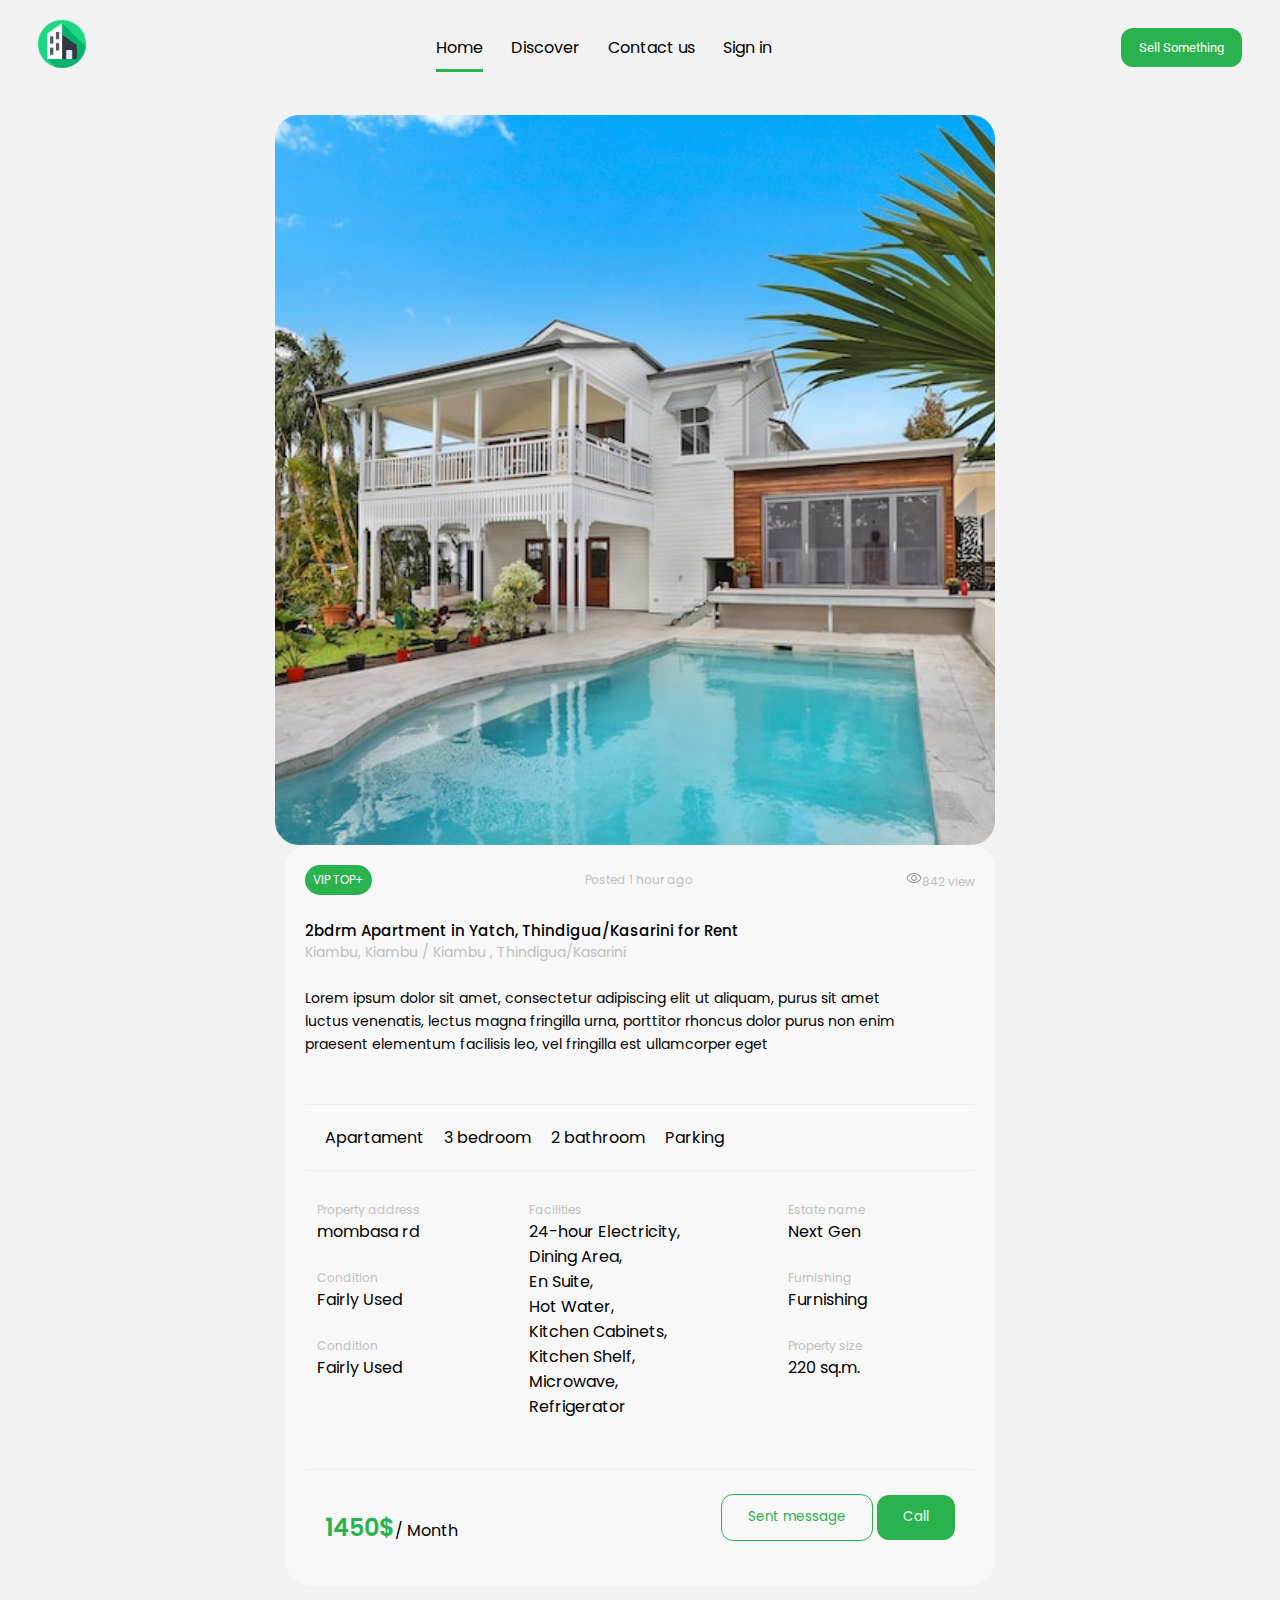
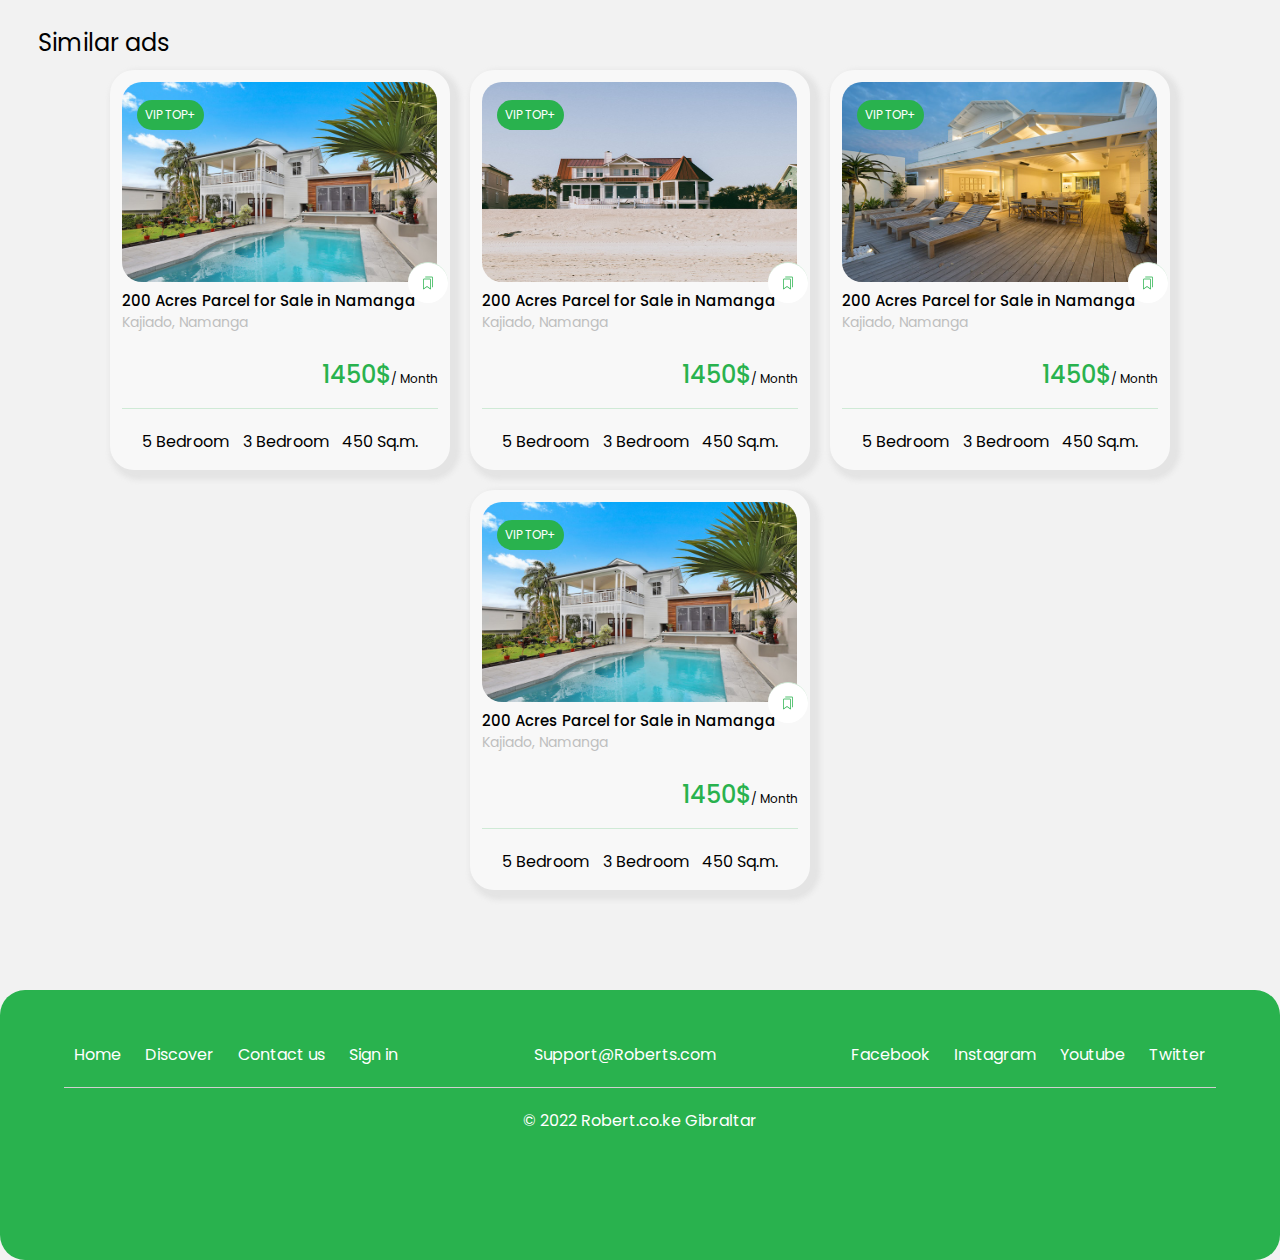
==== index-2.html @ 80bfbdc7 "Add files via upload" ====
<!DOCTYPE html>
<html lang="en">
  <head>
    <meta charset="UTF-8" />
    <meta name="viewport" content="width=device-width, initial-scale=1.0" />
    <link rel="stylesheet" href="assets/style/style-2.css" />
    <link rel="stylesheet" href="assets/style/style.css" />
    <link
      rel="shortcut icon"
      href="assets/images/logo.png"
      type="image/x-icon"
    />
    <title>Apartament</title>
  </head>
  <body>
    <header>
      <a href="index.html"
        ><img class="LOGO" src="assets/images/logo.png" alt="LOGO"
      /></a>
      <nav>
        <ul>
          <li><a href="index.html">Home</a></li>
          <li><a href="#">Discover</a></li>
          <li><a href="#">Contact us</a></li>
          <li><a href="#">Sign in</a></li>
        </ul>
      </nav>
      <button class="search-btn">
        <img src="assets/images/search.png" class="search-img" />
      </button>
      <button class="btn-1">Sell Something</button>
    </header>
    <main>
      <div class="container-for-css-2">
        <div class="main-img">
          <!-- <img
          class="main-img"
          src="assets/images/apartament-1.jpg"
          alt="HOME IMG"
        /> -->
        </div>
        <div class="wrapper-for-css-2">
          <div class="div-3">
            <p class="absolute-2">VIP TOP+</p>
            <p>Posted 1 hour ago</p>
            <p><img class="view" src="assets/images/visible.png" />842 view</p>
          </div>
          <div class="div-4">
            <p class="info-1">
              2bdrm Apartment in Yatch, Thindigua/Kasarini for Rent
            </p>
            <p class="info-2">Kiambu, Kiambu / Kiambu , Thindigua/Kasarini</p>
            <p>
              Lorem ipsum dolor sit amet, consectetur adipiscing elit ut
              aliquam, purus sit amet luctus venenatis, lectus magna fringilla
              urna, porttitor rhoncus dolor purus non enim praesent elementum
              facilisis leo, vel fringilla est ullamcorper eget
            </p>
          </div>
          <div class="div-5">
            <p>Apartament</p>
            <p>3 bedroom</p>
            <p>2 bathroom</p>
            <p>Parking</p>
          </div>
          <div class="div-6">
            <div>
              <p class="info-3">Property address</p>
              <p>mombasa rd</p>
              <br />
              <p class="info-3">Condition</p>
              <p>Fairly Used</p>
              <br />
              <p class="info-3">Condition</p>
              <p>Fairly Used</p>
            </div>
            <div>
              <p class="info-3">Facilities</p>
              <p>
                24-hour Electricity,<br />
                Dining Area,<br />
                En Suite,<br />
                Hot Water,<br />
                Kitchen Cabinets,<br />
                Kitchen Shelf,<br />
                Microwave,<br />
                Refrigerator
              </p>
            </div>
            <div>
              <p class="info-3">Estate name</p>
              <p>Next Gen</p>
              <br />
              <p class="info-3">Furnishing</p>
              <p>Furnishing</p>
              <br />
              <p class="info-3">Property size</p>
              <p>220 sq.m.</p>
            </div>
          </div>
          <div class="div-7">
            <div>
              <p class="price-2"><span>1450$</span>/ Month</p>
            </div>
            <div>
              <button class="btn-2">Sent message</button>
              <button class="btn-3">Call</button>
            </div>
          </div>
        </div>
      </div>
      <div class="wrapper-2">
        <h2>Similar ads</h2>
        <div class="flex">
          <div class="content">
            <a href="index-2.html">
              <img
                class="apartament-img"
                src="assets/images/apartament-1.jpg"
                alt="HOUSE-image"
            /></a>
            <div class="mark"></div>
            <p class="absolute">VIP TOP+</p>
            <p class="info-1">200 Acres Parcel for Sale in Namanga</p>
            <p class="info-2">Kajiado, Namanga</p>
            <p class="price"><span>1450$</span>/ Month</p>
            <div>
              <p>5 Bedroom</p>
              <p>3 Bedroom</p>
              <p>450 Sq.m.</p>
            </div>
          </div>

          <div class="content">
            <a href="index-2.html">
              <img
                class="apartament-img"
                src="assets/images/apartament-2.jpg"
                alt="HOUSE-image"
            /></a>
            <div class="mark"></div>
            <p class="absolute">VIP TOP+</p>
            <p class="info-1">200 Acres Parcel for Sale in Namanga</p>
            <p class="info-2">Kajiado, Namanga</p>
            <p class="price"><span>1450$</span>/ Month</p>
            <div>
              <p>5 Bedroom</p>
              <p>3 Bedroom</p>
              <p>450 Sq.m.</p>
            </div>
          </div>

          <div class="content">
            <a href="index-2.html">
              <img
                class="apartament-img"
                src="assets/images/apartament-3.jpg"
                alt="HOUSE-image"
            /></a>
            <div class="mark"></div>
            <p class="absolute">VIP TOP+</p>
            <p class="info-1">200 Acres Parcel for Sale in Namanga</p>
            <p class="info-2">Kajiado, Namanga</p>
            <p class="price"><span>1450$</span>/ Month</p>
            <div>
              <p>5 Bedroom</p>
              <p>3 Bedroom</p>
              <p>450 Sq.m.</p>
            </div>
          </div>

          <div class="content">
            <a href="index-2.html">
              <img
                class="apartament-img"
                src="assets/images/apartament-1.jpg"
                alt="HOUSE-image"
            /></a>
            <div class="mark"></div>
            <p class="absolute">VIP TOP+</p>
            <p class="info-1">200 Acres Parcel for Sale in Namanga</p>
            <p class="info-2">Kajiado, Namanga</p>
            <p class="price"><span>1450$</span>/ Month</p>
            <div>
              <p>5 Bedroom</p>
              <p>3 Bedroom</p>
              <p>450 Sq.m.</p>
            </div>
          </div>
        </div>
      </div>
    </main>
    <footer>
      <div class="contact">
        <div class="column">
          <ul>
            <li><a href="index.html">Home</a></li>
            <li><a href="#">Discover</a></li>
            <li><a href="#">Contact us</a></li>
            <li><a href="#">Sign in</a></li>
          </ul>
        </div>
        <a class="mail" href="mailto:Support@Roberts.com"
          >Support@Roberts.com</a
        >
        <div class="column">
          <ul>
            <li><a href="#">Facebook</a></li>
            <li><a href="#">Instagram</a></li>
            <li><a href="#">Youtube</a></li>
            <li><a href="#">Twitter</a></li>
          </ul>
        </div>
      </div>
      <div>
        <p class="info">© 2022 Robert.co.ke Gibraltar</p>
      </div>
    </footer>
    <div class="responsive-menu">
      <div>
        <a href="index.html">
          <img src="assets/images/home-2.png" />
          <p>Home</p>
        </a>
      </div>
      <div>
        <a href="#">
          <img src="assets/images/3dcube.png" />
          <p>Discover</p>
        </a>
      </div>
      <div class="sell">
        <a href="#">
          <div class="lines">
            <div class="vertical"></div>
            <div class="horizontal"></div>
          </div>
          <img src="assets/images/Rectangle 642.png" />
          <p>Sell</p>
        </a>
      </div>
      <div>
        <a href="#">
          <img src="assets/images/message-text.png" />
          <p>Message</p>
        </a>
      </div>
      <div>
        <a href="#">
          <img src="assets/images/user.png" />
          <p>Profile</p>
        </a>
      </div>
    </div>
  </body>
</html>
---- assets/style/style-2.css ----
.main-img {
  width: 720px;
  height: 730px;
  margin-right: 10px;
  background-image: url(/assets/images/apartament-1.jpg);
  background-position: center;
  background-size: cover;
  border-radius: 24px;
}

.container-for-css-2 {
  padding: 20px;
  display: flex;
  justify-content: center;
  flex-wrap: wrap;
}

@media (width < 1024px) {
  .main-img {
    width: 401px;
    height: 304px;
  }
  .div-7 {
    flex-direction: column;
    align-items: normal;
  }
  .div-7 div:nth-child(2) {
    display: flex;
    flex-direction: column-reverse;
  }
  .wrapper-for-css-2 {
    height: 850px;
  }
  .btn-3 {
    width: 334px;
    height: 47px;
    margin-bottom: 10px;
  }
  .btn-2 {
    width: 334px;
    height: 47px;
  }
  .div-7 div:nth-child(1) {
    align-self: center;
    margin-bottom: 10px;
  }
}
.wrapper-for-css-2 {
  background-color: #f8f8f8;
  min-width: 710px;
  min-height: 730px;
  border-radius: 24px;
  padding: 20px;
}

.div-3 {
  display: flex;
  justify-content: space-between;
  align-items: center;
}
.div-3 p:nth-child(2) {
  font-size: 12px;
  color: rgb(191, 191, 191);
}
.div-3 p:nth-child(3) {
  font-size: 12px;
  color: rgb(191, 191, 191);
}

.absolute-2 {
  top: 30px;
  left: 27px;
  padding: 6px 8px 6px 8px;
  background-color: #29b24e;
  color: #fff;
  border-radius: 15px;
  font-size: 12px;
}
.div-4 {
  margin-top: 24px;
  max-width: 611px;
  max-height: 362px;
}

.div-4 p:nth-child(3) {
  font-weight: 400;
  font-size: 14px;
  line-height: 23px;
}

.info-2 {
  margin-bottom: 24px;
}

.div-5 {
  margin-top: 3rem;
  display: flex;
  align-items: center;
  justify-content: start;
  gap: 20px;
  border-top: 1px solid rgba(236, 236, 236, 1);
  border-bottom: 1px solid rgba(236, 236, 236, 1);
  padding: 20px;
}

.info-3 {
  color: rgb(191, 191, 191);
  font-size: 12px;
}

.div-6 {
  display: flex;
  margin-left: -6rem;
  justify-content: space-evenly;
  margin-top: 30px;
}
.price-2 span {
  font-weight: 600;
  font-size: 24px;
  color: #29b24e;
}

.price-2 {
  font-weight: 400;
  font-size: 16px;
  margin-top: 20px;
}

.div-7 {
  display: flex;
  align-items: center;
  justify-content: space-between;
  margin-top: 50px;
  border-top: 1px solid rgba(236, 236, 236, 1);
  padding: 20px;
}

.btn-2 {
  padding: 12px 26px 13px 26px;
  color: rgba(41, 178, 78, 1);
  border: 1px solid rgba(41, 178, 78, 1);
  background: transparent;
  cursor: pointer;
  border-radius: 12px;
  transition-duration: 1s;
}

.btn-3 {
  padding: 12px 26px 13px 26px;
  color: #fff;
  border: none;
  background-color: rgba(41, 178, 78, 1);
  cursor: pointer;
  border-radius: 12px;
  /* margin-left: 10px; */
  transition-duration: 1s;
}

.btn-2:hover {
  color: white;
  background-color: rgba(41, 178, 78, 1);
  border-radius: 40px;
}
.btn-3:hover {
  color: rgba(41, 178, 78, 1);
  border: 1px solid rgba(41, 178, 78, 1);
  background: transparent;
  border-radius: 40px;
}
---- assets/style/style.css ----
@import url("https://fonts.googleapis.com/css2?family=Roboto:ital,wght@0,100;0,300;0,400;0,500;0,700;0,900;1,100;1,300;1,400;1,500;1,700;1,900&display=swap");
@import url("https://fonts.googleapis.com/css2?family=Poppins:ital,wght@0,100;0,200;0,300;0,400;0,500;0,600;0,700;0,800;0,900;1,100;1,200;1,300;1,400;1,500;1,600;1,700;1,800;1,900&display=swap");
* {
  margin: 0;
  padding: 0;
  box-sizing: border-box;
  font-family: "Poppins", sans-serif;
  font-weight: 400;
  font-style: normal;
}

body {
  background: #f2f2f2;
}

.LOGO {
  width: 48px;
  height: 48px;
}

header {
  display: flex;
  align-items: center;
  justify-content: space-between;
  font-family: "Roboto", sans-serif;
  font-weight: 400;
  font-style: normal;
  padding: 20px 3%;
}

header nav ul li {
  list-style: none;
  display: inline-block;
}

header nav ul li a {
  text-decoration: none;
  color: #000;
  margin-left: 12px;
  margin-right: 12px;
}

header nav ul li:nth-child(1) a {
  border-bottom: 3px solid #29b24e;
  padding-bottom: 10px;
}

.btn-1 {
  background-color: #29b24e;
  cursor: pointer;
  padding: 12px 18px 12px 18px;
  color: #fff;
  border-radius: 12px;
  border: none;
  font-family: Roboto;
}

.container {
  font-family: "Poppins", sans-serif;
  font-weight: 400;
  font-style: normal;
}

aside {
  background-color: #fff;
  width: 395px;
  height: 700px;
  border-radius: 24px;
  padding: 20px;
  font-weight: 300;
  filter: blur(25);
  box-shadow: -5px -5px 4px rgba(194, 194, 194, 0.31);
}

aside h3 {
  font-weight: 400;
  font-size: 16px;
}

aside select {
  width: 331px;
  height: 48px;
  border-radius: 10px;
  border: 2px solid #f8f8f8;
  outline: none;
  padding: 10px;
  margin-bottom: 20px;
}

input[type="checkbox"]:checked {
  background: #29b24e;
  color: #fff;
}

input[type="checkbox"] {
  cursor: pointer;
  -webkit-appearance: none;
  -moz-appearance: none;
  appearance: none;
  outline: 0;
  background: #fff;
  height: 16px;
  width: 16px;
  border: 1px solid #29b24e;
  color: white;
  border-radius: 3px;
  margin-right: 15px;
}
input[type="checkbox"]:after {
  content: " ";
  position: relative;
  left: 40%;
  top: 17%;
  width: 20%;
  height: 40%;
  border: solid #fff;
  border-width: 0 2px 2px 0;
  transform: rotate(45deg);
  display: none;
}

input[type="checkbox"]:checked:after {
  display: block;
}
.checkbox-div h3 {
  margin-bottom: 10px;
  font-weight: 500;
}

aside form label {
  display: block;
  margin-bottom: 9px;
  font-family: Poppins;
  font-weight: 400;
  font-size: 14px;
  line-height: 21px;
}

aside div form label span {
  color: rgb(193, 193, 193);
}
.price-chekbox {
  margin-top: 25px;
}
.price-chekbox h3 {
  font-weight: 500;
}

.wrapper-1 {
  display: flex;
  flex-wrap: wrap-reverse;
  align-items: center;
  justify-content: center;
  flex-direction: row;
  padding: 20px 3%;
}

.Search-div {
  background: url(/assets/images/img.jpg);
  min-width: 999px;
  min-height: 700px;
  background-size: cover;
  background-repeat: no-repeat;
  background-position: center;
  display: flex;
  flex-direction: column;
  align-items: center;
  justify-content: flex-start;
  margin-left: 20px;
  padding: 30px;
  gap: 30px;
  border-radius: 20px;
}
.Search-div h1 {
  font-size: 48px;
  font-weight: 600;
  line-height: 72px;
  color: #000000cc;
}

.Search-div p {
  font-weight: 400;
  font-size: 16px;
  color: #000000cc;
}
.Search-div input {
  border-radius: 10px;
  background-color: #f8f8f8cc;
  padding: 12px 14px 12px 14px;
  border: none;
  outline: none;
  min-width: 324px;
  min-height: 48px;
}
.Search-div label {
  position: relative;
}
.search-icon {
  width: 18px;
  height: 18px;
  position: absolute;
  right: 20px;
  top: 17px;
}

.Search-div input[type="text"] {
  font-family: Poppins;
}

.wrapper-2 {
  padding: 20px 3%;
}

.apartament-img {
  width: 315px;
  height: 200px;
  border-radius: 20px;
}

.content {
  background-color: #f8f8f8;
  width: 340px;
  height: 400px;
  border-radius: 24px;
  box-shadow: 5px 5px 5px 5px rgba(194, 194, 194, 0.3);
  padding: 12px;
  position: relative;
}

.info-1 {
  font-weight: 500;
  font-size: 15px;
}

.wrapper-2 h2 {
  margin-bottom: 10px;
}

.info-2 {
  font-weight: 400;
  font-size: 14px;
  color: rgb(191, 191, 191);
}

.content {
  position: relative;
}
.content div {
  display: flex;
  align-items: center;
  justify-content: space-between;
  border-top: 1.5px solid #cfead6;
  padding: 20px;
  margin-top: 1rem;
}
.price span {
  font-weight: 500;
  font-size: 24px;
  color: #29b24e;
}

.price {
  text-align: end;
  font-weight: 400;
  font-size: 12px;
  margin-top: 20px;
}

.absolute {
  position: absolute;
  top: 30px;
  left: 27px;
  padding: 6px 8px 6px 8px;
  background-color: #29b24e;
  color: #fff;
  border-radius: 15px;
  font-size: 12px;
}

.flex {
  display: flex;
  align-items: center;
  justify-content: center;
  gap: 20px;
  flex-wrap: wrap;
}

.mark {
  width: 40px;
  height: 40px;
  background: #ffffff;
  position: absolute;
  border-radius: 50%;
  right: 2px;
  top: 11rem;
  background-image: url(/assets/images/bookmark\ .png);
  background-repeat: no-repeat;
  background-position: center;
  cursor: pointer;
}

footer {
  background-color: #29b24e;
  width: 100%;
  border-radius: 25px;
  height: 30vh;
  padding: 20px 5%;
  margin-top: 5rem;
}
.contact {
  display: flex;
  align-items: center;
  justify-content: space-between;
  border-bottom: 1px solid #d0d0d0;
  margin-top: 2rem;
  padding-bottom: 20px;
}

.contact div ul li a {
  text-decoration: none;
  color: #fff;
}

.contact div ul li {
  list-style: none;
  display: inline-block;
  margin-left: 10px;
  margin-right: 10px;
}
.mail {
  color: #fff;
  text-decoration: none;
}

.info {
  color: #fff;
  text-align: center;
  margin-top: 20px;
}

@media (width > 1012px) {
  .search-btn {
    display: none;
  }
  .responsive-menu {
    display: none;
  }
}

@media (width < 1012px) {
  header nav ul {
    display: none;
  }

  .btn-1 {
    display: none;
  }
  .wrapper-2 h2 {
    text-align: center;
  }
  .search-icon {
    display: none;
  }
  .search-img {
    width: 18px;
    height: 18px;
  }
  .search-btn {
    background-color: #fff;
    border: none;
    width: 40px;
    height: 40px;
    padding: 11px;
    border-radius: 24px;
    cursor: pointer;
  }
  .Search-div {
    background-image: url(/assets/images/img.jpg);
    min-width: 335px;
    min-height: 535px;
    background-size: cover;
    background-repeat: no-repeat;
    background-position: center;
    display: flex;
    flex-direction: column;
    align-items: center;
    justify-content: flex-start;
    padding: 10px;
    border-radius: 20px;
    margin-bottom: 20px;
  }
  .Search-div input {
    display: none;
  }
  .Search-div h1 {
    text-align: center;
  }
  .column {
    display: flex;
    flex-direction: column;
    max-width: 120px;
  }
  .column ul li {
    margin-top: 5px;
    margin-bottom: 5px;
  }
  .mail {
    display: none;
  }
  .contact {
    margin-top: 0;
    padding-bottom: 0;
  }
  .responsive-menu {
    background-color: rgba(255, 255, 255, 1);
    width: 100%;
    height: 20vh;
    border-radius: 24px 24px 0px 0px;
    margin-top: 30px;
    padding: 20px 5%;
    display: flex;
    align-items: center;
    justify-content: space-between;
  }
  .responsive-menu div a {
    text-decoration: none;
    font-size: 11px;
    color: rgba(0, 0, 0, 0.8);
    font-weight: 500;
    display: flex;
    flex-direction: column;
    align-items: center;
    gap: 4px;
  }

  .sell {
    position: relative;
  }

  .lines div {
    height: 25px;
    border: 2px solid rgba(255, 255, 255, 1);
    border-radius: 2px;
    position: absolute;
  }

  .horizontal {
    transform: rotate(90deg);
    left: 26px;
    top: 20px;
  }

  .vertical {
    top: 20px;
    left: 27px;
  }
}
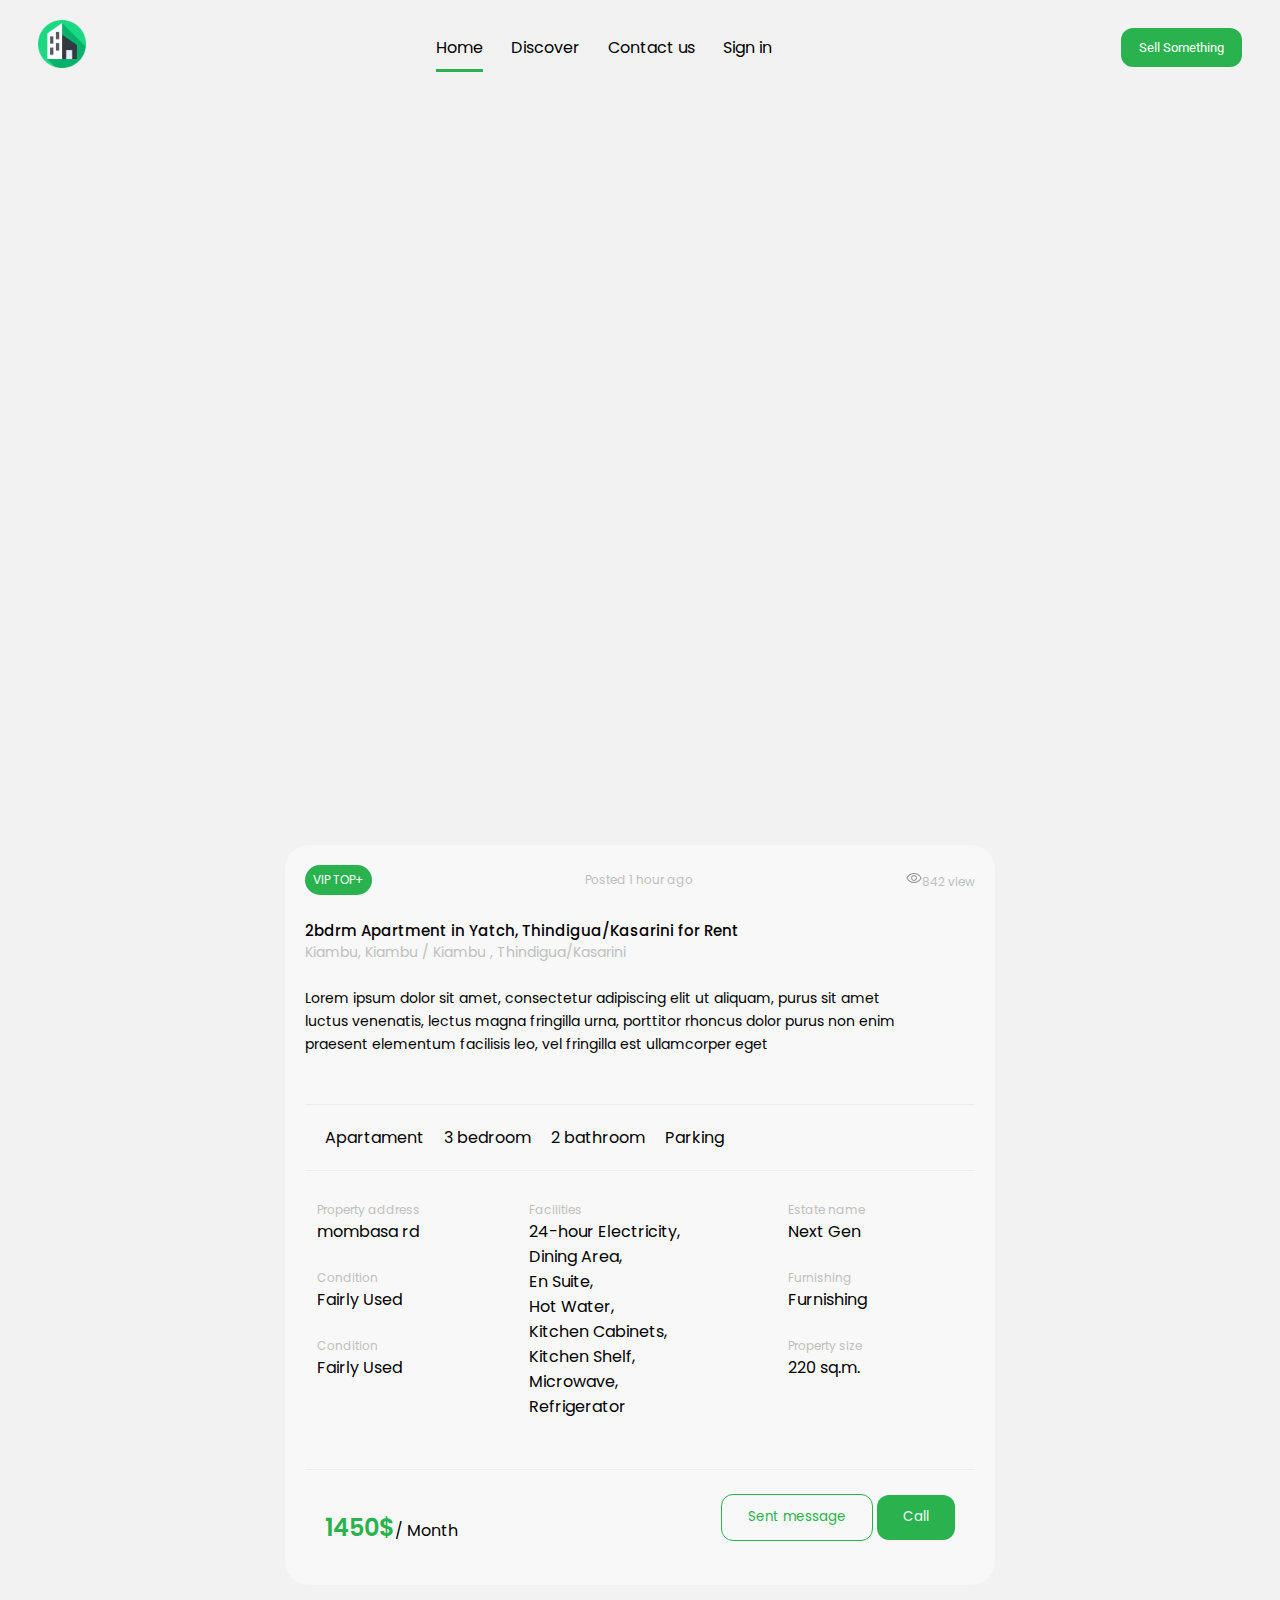
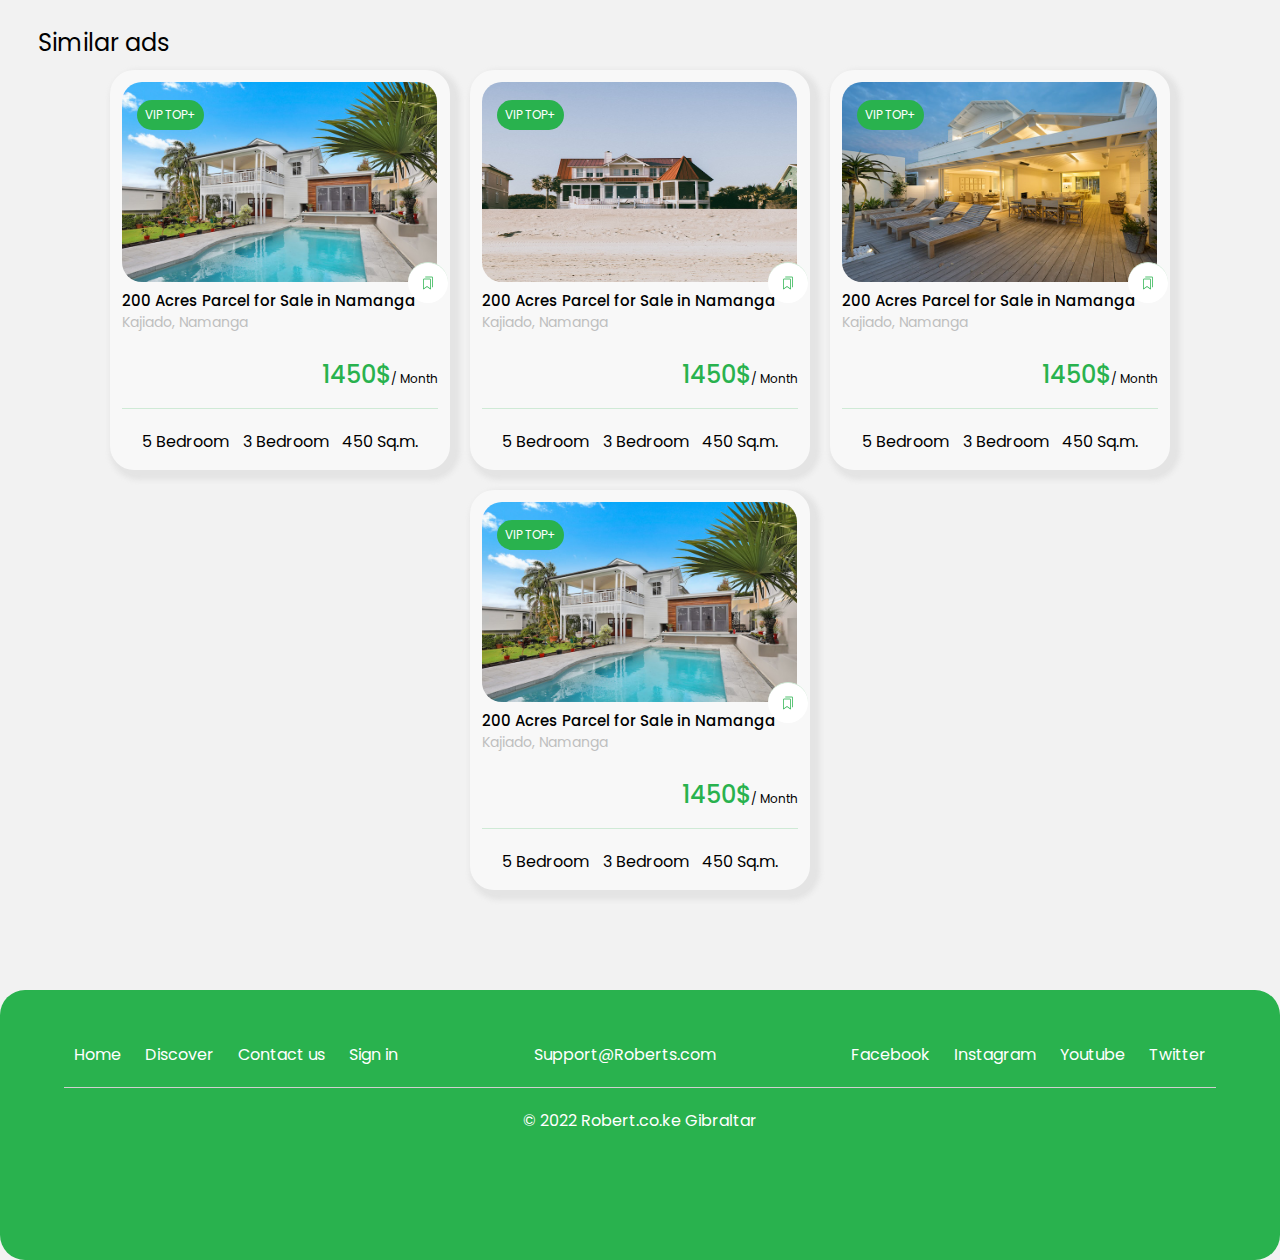
==== commit 589346e8: "change image path" ====
--- a/index-2.html
+++ b/index-2.html
@@ -3,19 +3,15 @@
   <head>
     <meta charset="UTF-8" />
     <meta name="viewport" content="width=device-width, initial-scale=1.0" />
-    <link rel="stylesheet" href="assets/style/style-2.css" />
-    <link rel="stylesheet" href="assets/style/style.css" />
-    <link
-      rel="shortcut icon"
-      href="assets/images/logo.png"
-      type="image/x-icon"
-    />
+    <link rel="stylesheet" href="style/style-2.css" />
+    <link rel="stylesheet" href="style/style.css" />
+    <link rel="shortcut icon" href="images/logo.png" type="image/x-icon" />
     <title>Apartament</title>
   </head>
   <body>
     <header>
       <a href="index.html"
-        ><img class="LOGO" src="assets/images/logo.png" alt="LOGO"
+        ><img class="LOGO" src="images/logo.png" alt="LOGO"
       /></a>
       <nav>
         <ul>
@@ -26,7 +22,7 @@
         </ul>
       </nav>
       <button class="search-btn">
-        <img src="assets/images/search.png" class="search-img" />
+        <img src="images/search.png" class="search-img" />
       </button>
       <button class="btn-1">Sell Something</button>
     </header>
@@ -43,7 +39,7 @@
           <div class="div-3">
             <p class="absolute-2">VIP TOP+</p>
             <p>Posted 1 hour ago</p>
-            <p><img class="view" src="assets/images/visible.png" />842 view</p>
+            <p><img class="view" src="images/visible.png" />842 view</p>
           </div>
           <div class="div-4">
             <p class="info-1">
@@ -116,7 +112,7 @@
             <a href="index-2.html">
               <img
                 class="apartament-img"
-                src="assets/images/apartament-1.jpg"
+                src="images/apartament-1.jpg"
                 alt="HOUSE-image"
             /></a>
             <div class="mark"></div>
@@ -135,7 +131,7 @@
             <a href="index-2.html">
               <img
                 class="apartament-img"
-                src="assets/images/apartament-2.jpg"
+                src="images/apartament-2.jpg"
                 alt="HOUSE-image"
             /></a>
             <div class="mark"></div>
@@ -154,7 +150,7 @@
             <a href="index-2.html">
               <img
                 class="apartament-img"
-                src="assets/images/apartament-3.jpg"
+                src="images/apartament-3.jpg"
                 alt="HOUSE-image"
             /></a>
             <div class="mark"></div>
@@ -173,7 +169,7 @@
             <a href="index-2.html">
               <img
                 class="apartament-img"
-                src="assets/images/apartament-1.jpg"
+                src="images/apartament-1.jpg"
                 alt="HOUSE-image"
             /></a>
             <div class="mark"></div>
@@ -219,13 +215,13 @@
     <div class="responsive-menu">
       <div>
         <a href="index.html">
-          <img src="assets/images/home-2.png" />
+          <img src="images/home-2.png" />
           <p>Home</p>
         </a>
       </div>
       <div>
         <a href="#">
-          <img src="assets/images/3dcube.png" />
+          <img src="images/3dcube.png" />
           <p>Discover</p>
         </a>
       </div>
@@ -235,19 +231,19 @@
             <div class="vertical"></div>
             <div class="horizontal"></div>
           </div>
-          <img src="assets/images/Rectangle 642.png" />
+          <img src="images/Rectangle 642.png" />
           <p>Sell</p>
         </a>
       </div>
       <div>
         <a href="#">
-          <img src="assets/images/message-text.png" />
+          <img src="images/message-text.png" />
           <p>Message</p>
         </a>
       </div>
       <div>
         <a href="#">
-          <img src="assets/images/user.png" />
+          <img src="images/user.png" />
           <p>Profile</p>
         </a>
       </div>
--- a/style/style-2.css
+++ b/style/style-2.css
@@ -0,0 +1,169 @@
+.main-img {
+  width: 720px;
+  height: 730px;
+  margin-right: 10px;
+  background-image: url(images/apartament-1.jpg);
+  background-position: center;
+  background-size: cover;
+  border-radius: 24px;
+}
+
+.container-for-css-2 {
+  padding: 20px;
+  display: flex;
+  justify-content: center;
+  flex-wrap: wrap;
+}
+
+@media (width < 1024px) {
+  .main-img {
+    width: 401px;
+    height: 304px;
+  }
+  .div-7 {
+    flex-direction: column;
+    align-items: normal;
+  }
+  .div-7 div:nth-child(2) {
+    display: flex;
+    flex-direction: column-reverse;
+  }
+  .wrapper-for-css-2 {
+    height: 850px;
+  }
+  .btn-3 {
+    width: 334px;
+    height: 47px;
+    margin-bottom: 10px;
+  }
+  .btn-2 {
+    width: 334px;
+    height: 47px;
+  }
+  .div-7 div:nth-child(1) {
+    align-self: center;
+    margin-bottom: 10px;
+  }
+}
+.wrapper-for-css-2 {
+  background-color: #f8f8f8;
+  min-width: 710px;
+  min-height: 730px;
+  border-radius: 24px;
+  padding: 20px;
+}
+
+.div-3 {
+  display: flex;
+  justify-content: space-between;
+  align-items: center;
+}
+.div-3 p:nth-child(2) {
+  font-size: 12px;
+  color: rgb(191, 191, 191);
+}
+.div-3 p:nth-child(3) {
+  font-size: 12px;
+  color: rgb(191, 191, 191);
+}
+
+.absolute-2 {
+  top: 30px;
+  left: 27px;
+  padding: 6px 8px 6px 8px;
+  background-color: #29b24e;
+  color: #fff;
+  border-radius: 15px;
+  font-size: 12px;
+}
+.div-4 {
+  margin-top: 24px;
+  max-width: 611px;
+  max-height: 362px;
+}
+
+.div-4 p:nth-child(3) {
+  font-weight: 400;
+  font-size: 14px;
+  line-height: 23px;
+}
+
+.info-2 {
+  margin-bottom: 24px;
+}
+
+.div-5 {
+  margin-top: 3rem;
+  display: flex;
+  align-items: center;
+  justify-content: start;
+  gap: 20px;
+  border-top: 1px solid rgba(236, 236, 236, 1);
+  border-bottom: 1px solid rgba(236, 236, 236, 1);
+  padding: 20px;
+}
+
+.info-3 {
+  color: rgb(191, 191, 191);
+  font-size: 12px;
+}
+
+.div-6 {
+  display: flex;
+  margin-left: -6rem;
+  justify-content: space-evenly;
+  margin-top: 30px;
+}
+.price-2 span {
+  font-weight: 600;
+  font-size: 24px;
+  color: #29b24e;
+}
+
+.price-2 {
+  font-weight: 400;
+  font-size: 16px;
+  margin-top: 20px;
+}
+
+.div-7 {
+  display: flex;
+  align-items: center;
+  justify-content: space-between;
+  margin-top: 50px;
+  border-top: 1px solid rgba(236, 236, 236, 1);
+  padding: 20px;
+}
+
+.btn-2 {
+  padding: 12px 26px 13px 26px;
+  color: rgba(41, 178, 78, 1);
+  border: 1px solid rgba(41, 178, 78, 1);
+  background: transparent;
+  cursor: pointer;
+  border-radius: 12px;
+  transition-duration: 1s;
+}
+
+.btn-3 {
+  padding: 12px 26px 13px 26px;
+  color: #fff;
+  border: none;
+  background-color: rgba(41, 178, 78, 1);
+  cursor: pointer;
+  border-radius: 12px;
+  /* margin-left: 10px; */
+  transition-duration: 1s;
+}
+
+.btn-2:hover {
+  color: white;
+  background-color: rgba(41, 178, 78, 1);
+  border-radius: 40px;
+}
+.btn-3:hover {
+  color: rgba(41, 178, 78, 1);
+  border: 1px solid rgba(41, 178, 78, 1);
+  background: transparent;
+  border-radius: 40px;
+}
--- a/style/style.css
+++ b/style/style.css
@@ -0,0 +1,457 @@
+@import url("https://fonts.googleapis.com/css2?family=Roboto:ital,wght@0,100;0,300;0,400;0,500;0,700;0,900;1,100;1,300;1,400;1,500;1,700;1,900&display=swap");
+@import url("https://fonts.googleapis.com/css2?family=Poppins:ital,wght@0,100;0,200;0,300;0,400;0,500;0,600;0,700;0,800;0,900;1,100;1,200;1,300;1,400;1,500;1,600;1,700;1,800;1,900&display=swap");
+* {
+  margin: 0;
+  padding: 0;
+  box-sizing: border-box;
+  font-family: "Poppins", sans-serif;
+  font-weight: 400;
+  font-style: normal;
+}
+
+body {
+  background: #f2f2f2;
+}
+
+.LOGO {
+  width: 48px;
+  height: 48px;
+}
+
+header {
+  display: flex;
+  align-items: center;
+  justify-content: space-between;
+  font-family: "Roboto", sans-serif;
+  font-weight: 400;
+  font-style: normal;
+  padding: 20px 3%;
+}
+
+header nav ul li {
+  list-style: none;
+  display: inline-block;
+}
+
+header nav ul li a {
+  text-decoration: none;
+  color: #000;
+  margin-left: 12px;
+  margin-right: 12px;
+}
+
+header nav ul li:nth-child(1) a {
+  border-bottom: 3px solid #29b24e;
+  padding-bottom: 10px;
+}
+
+.btn-1 {
+  background-color: #29b24e;
+  cursor: pointer;
+  padding: 12px 18px 12px 18px;
+  color: #fff;
+  border-radius: 12px;
+  border: none;
+  font-family: Roboto;
+}
+
+.container {
+  font-family: "Poppins", sans-serif;
+  font-weight: 400;
+  font-style: normal;
+}
+
+aside {
+  background-color: #fff;
+  width: 395px;
+  height: 700px;
+  border-radius: 24px;
+  padding: 20px;
+  font-weight: 300;
+  filter: blur(25);
+  box-shadow: -5px -5px 4px rgba(194, 194, 194, 0.31);
+}
+
+aside h3 {
+  font-weight: 400;
+  font-size: 16px;
+}
+
+aside select {
+  width: 331px;
+  height: 48px;
+  border-radius: 10px;
+  border: 2px solid #f8f8f8;
+  outline: none;
+  padding: 10px;
+  margin-bottom: 20px;
+}
+
+input[type="checkbox"]:checked {
+  background: #29b24e;
+  color: #fff;
+}
+
+input[type="checkbox"] {
+  cursor: pointer;
+  -webkit-appearance: none;
+  -moz-appearance: none;
+  appearance: none;
+  outline: 0;
+  background: #fff;
+  height: 16px;
+  width: 16px;
+  border: 1px solid #29b24e;
+  color: white;
+  border-radius: 3px;
+  margin-right: 15px;
+}
+input[type="checkbox"]:after {
+  content: " ";
+  position: relative;
+  left: 40%;
+  top: 17%;
+  width: 20%;
+  height: 40%;
+  border: solid #fff;
+  border-width: 0 2px 2px 0;
+  transform: rotate(45deg);
+  display: none;
+}
+
+input[type="checkbox"]:checked:after {
+  display: block;
+}
+.checkbox-div h3 {
+  margin-bottom: 10px;
+  font-weight: 500;
+}
+
+aside form label {
+  display: block;
+  margin-bottom: 9px;
+  font-family: Poppins;
+  font-weight: 400;
+  font-size: 14px;
+  line-height: 21px;
+}
+
+aside div form label span {
+  color: rgb(193, 193, 193);
+}
+.price-chekbox {
+  margin-top: 25px;
+}
+.price-chekbox h3 {
+  font-weight: 500;
+}
+
+.wrapper-1 {
+  display: flex;
+  flex-wrap: wrap-reverse;
+  align-items: center;
+  justify-content: center;
+  flex-direction: row;
+  padding: 20px 3%;
+}
+
+.Search-div {
+  background-image: url(/images/city-img.jpg);
+  min-width: 999px;
+  min-height: 700px;
+  background-size: cover;
+  background-repeat: no-repeat;
+  background-position: center;
+  display: flex;
+  flex-direction: column;
+  align-items: center;
+  justify-content: flex-start;
+  margin-left: 20px;
+  padding: 30px;
+  gap: 30px;
+  border-radius: 20px;
+}
+.Search-div h1 {
+  font-size: 48px;
+  font-weight: 600;
+  line-height: 72px;
+  color: #000000cc;
+}
+
+.Search-div p {
+  font-weight: 400;
+  font-size: 16px;
+  color: #000000cc;
+}
+.Search-div input {
+  border-radius: 10px;
+  background-color: #f8f8f8cc;
+  padding: 12px 14px 12px 14px;
+  border: none;
+  outline: none;
+  min-width: 324px;
+  min-height: 48px;
+}
+.Search-div label {
+  position: relative;
+}
+.search-icon {
+  width: 18px;
+  height: 18px;
+  position: absolute;
+  right: 20px;
+  top: 17px;
+}
+
+.Search-div input[type="text"] {
+  font-family: Poppins;
+}
+
+.wrapper-2 {
+  padding: 20px 3%;
+}
+
+.apartament-img {
+  width: 315px;
+  height: 200px;
+  border-radius: 20px;
+}
+
+.content {
+  background-color: #f8f8f8;
+  width: 340px;
+  height: 400px;
+  border-radius: 24px;
+  box-shadow: 5px 5px 5px 5px rgba(194, 194, 194, 0.3);
+  padding: 12px;
+  position: relative;
+}
+
+.info-1 {
+  font-weight: 500;
+  font-size: 15px;
+}
+
+.wrapper-2 h2 {
+  margin-bottom: 10px;
+}
+
+.info-2 {
+  font-weight: 400;
+  font-size: 14px;
+  color: rgb(191, 191, 191);
+}
+
+.content {
+  position: relative;
+}
+.content div {
+  display: flex;
+  align-items: center;
+  justify-content: space-between;
+  border-top: 1.5px solid #cfead6;
+  padding: 20px;
+  margin-top: 1rem;
+}
+.price span {
+  font-weight: 500;
+  font-size: 24px;
+  color: #29b24e;
+}
+
+.price {
+  text-align: end;
+  font-weight: 400;
+  font-size: 12px;
+  margin-top: 20px;
+}
+
+.absolute {
+  position: absolute;
+  top: 30px;
+  left: 27px;
+  padding: 6px 8px 6px 8px;
+  background-color: #29b24e;
+  color: #fff;
+  border-radius: 15px;
+  font-size: 12px;
+}
+
+.flex {
+  display: flex;
+  align-items: center;
+  justify-content: center;
+  gap: 20px;
+  flex-wrap: wrap;
+}
+
+.mark {
+  width: 40px;
+  height: 40px;
+  background: #ffffff;
+  position: absolute;
+  border-radius: 50%;
+  right: 2px;
+  top: 11rem;
+  background-image: url(/images/mark.png);
+  background-repeat: no-repeat;
+  background-position: center;
+  cursor: pointer;
+}
+
+footer {
+  background-color: #29b24e;
+  width: 100%;
+  border-radius: 25px;
+  height: 30vh;
+  padding: 20px 5%;
+  margin-top: 5rem;
+}
+.contact {
+  display: flex;
+  align-items: center;
+  justify-content: space-between;
+  border-bottom: 1px solid #d0d0d0;
+  margin-top: 2rem;
+  padding-bottom: 20px;
+}
+
+.contact div ul li a {
+  text-decoration: none;
+  color: #fff;
+}
+
+.contact div ul li {
+  list-style: none;
+  display: inline-block;
+  margin-left: 10px;
+  margin-right: 10px;
+}
+.mail {
+  color: #fff;
+  text-decoration: none;
+}
+
+.info {
+  color: #fff;
+  text-align: center;
+  margin-top: 20px;
+}
+
+@media (width > 1112px) {
+  .search-btn {
+    display: none;
+  }
+  .responsive-menu {
+    display: none;
+  }
+}
+
+@media (width < 1012px) {
+  header nav ul {
+    display: none;
+  }
+
+  .btn-1 {
+    display: none;
+  }
+  .wrapper-2 h2 {
+    text-align: center;
+  }
+  .search-icon {
+    display: none;
+  }
+  .search-img {
+    width: 18px;
+    height: 18px;
+  }
+  .search-btn {
+    background-color: #fff;
+    border: none;
+    width: 40px;
+    height: 40px;
+    padding: 11px;
+    border-radius: 24px;
+    cursor: pointer;
+  }
+  .Search-div {
+    background-image: url(/images/city-img.jpg);
+    min-width: 335px;
+    min-height: 535px;
+    background-size: cover;
+    background-repeat: no-repeat;
+    background-position: center;
+    display: flex;
+    flex-direction: column;
+    align-items: center;
+    justify-content: flex-start;
+    padding: 10px;
+    border-radius: 20px;
+    margin-bottom: 20px;
+  }
+  .Search-div input {
+    display: none;
+  }
+  .Search-div h1 {
+    text-align: center;
+  }
+  .column {
+    display: flex;
+    flex-direction: column;
+    max-width: 120px;
+  }
+  .column ul li {
+    margin-top: 5px;
+    margin-bottom: 5px;
+  }
+  .mail {
+    display: none;
+  }
+  .contact {
+    margin-top: 0;
+    padding-bottom: 0;
+  }
+  .responsive-menu {
+    background-color: rgba(255, 255, 255, 1);
+    width: 100%;
+    height: 20vh;
+    border-radius: 24px 24px 0px 0px;
+    margin-top: 30px;
+    padding: 20px 5%;
+    display: flex;
+    align-items: center;
+    justify-content: space-between;
+  }
+  .responsive-menu div a {
+    text-decoration: none;
+    font-size: 11px;
+    color: rgba(0, 0, 0, 0.8);
+    font-weight: 500;
+    display: flex;
+    flex-direction: column;
+    align-items: center;
+    gap: 4px;
+  }
+
+  .sell {
+    position: relative;
+  }
+
+  .lines div {
+    height: 25px;
+    border: 2px solid rgba(255, 255, 255, 1);
+    border-radius: 2px;
+    position: absolute;
+  }
+
+  .horizontal {
+    transform: rotate(90deg);
+    left: 26px;
+    top: 20px;
+  }
+
+  .vertical {
+    top: 20px;
+    left: 27px;
+  }
+}
